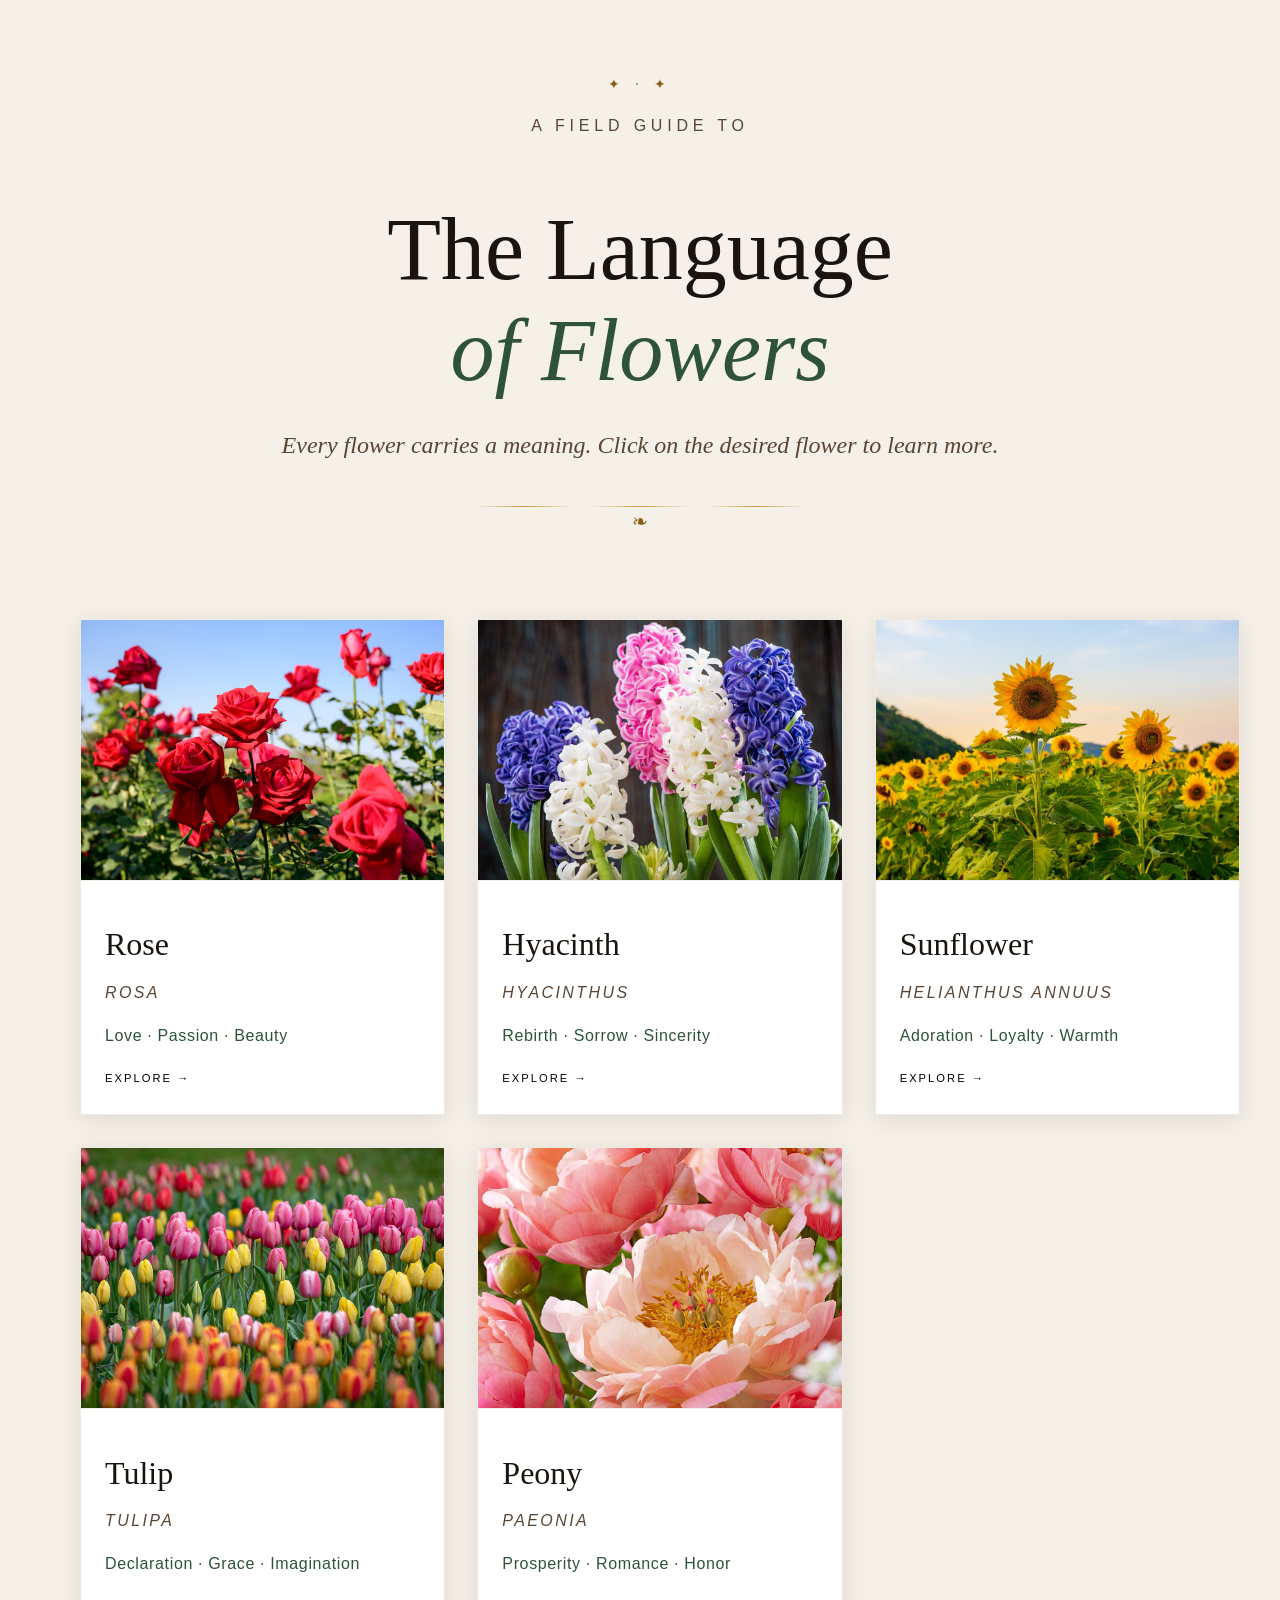
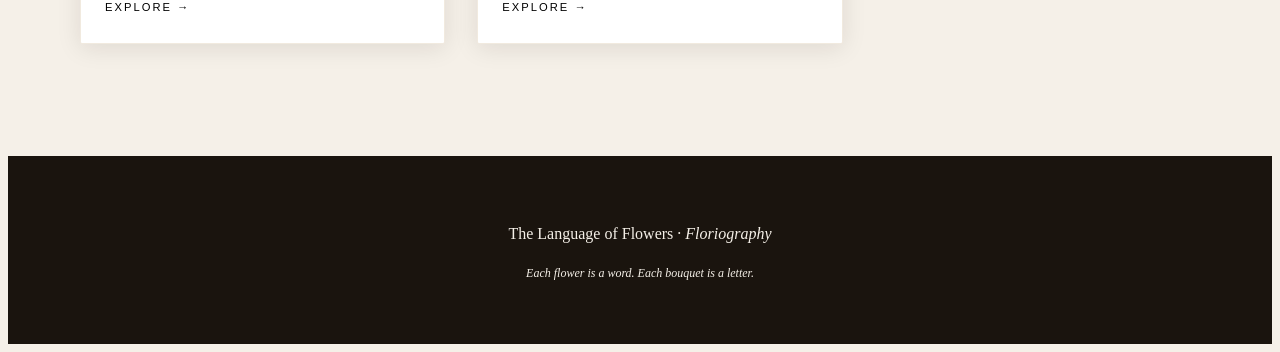
==== index.html @ 2516df18 "Add files via upload" ====
<!DOCTYPE html>
<html lang="en">
<head>
  <meta charset="UTF-8" />
  <meta name="viewport" content="width=device-width, initial-scale=1.0" />
  <title>The Language of Flowers</title>
  <link rel="stylesheet" href="css/style.css" />
</head>
<body>
  <header class="site-header">
    <a class="skip-link" href="#main-content">Skip to Main content</a>
    <div class="header-inner">
      <span class="header-ornament">✦ · ✦</span>
      <p class="header-top">A field guide to</p>
      <h1 class="header-title">The Language<br><em>of Flowers</em></h1>
      <p class="header-desc">Every flower carries a meaning. Click on the desired flower to learn more.</p>
    </div>
    <div class="header-rule">
      <span></span><span class="rule-sym">❧</span><span></span>
    </div>
</header>

  <main id="main-content">
    <ul class="flower-grid" aria-label="Flower collection information cards">

      <li class="flower-card">
        <a href="flowers/rose.html" class="card-link" aria-label="Read more about Roses">
          <div class="card-image">
            <img src="images/rose.jpg" alt="Field of roses on a sunny day with blue sky">
            <div class="card-overlay">
              <p class="card-quote">"Love dares to speak what shame would hide."</p>
            </div>
          </div>
          <div class="card-body">
            <h2 class="card-name">Rose</h2>
            <p class="card-genus">Rosa</p>
            <p class="card-meaning">Love · Passion · Beauty</p>
            <span class="card-cta">Explore →</span>
          </div>
        </a>
      </li>

      <li class="flower-card">
        <a href="flowers/hyacinth.html" class="card-link" aria-label="Read more about Hyacinths">
          <div class="card-image">
            <img src="images/hyacinth.jpg" alt="5 hyacinths, two white, one pink, and two purple">
            <div class="card-overlay">
              <p class="card-quote">"Grief made beautiful enough to keep forever."</p>
            </div>
          </div>
          <div class="card-body">
            <h2 class="card-name">Hyacinth</h2>
            <p class="card-genus">Hyacinthus</p>
            <p class="card-meaning">Rebirth · Sorrow · Sincerity</p>
            <span class="card-cta">Explore →</span>
          </div>
        </a>
      </li>

      <li class="flower-card">
        <a href="flowers/sunflower.html" class="card-link" aria-label="Read more about Sunflowers">
          <div class="card-image">
            <img src="images/sunflower.jpg" alt="Sunflower field with one prominent sunflower in the middle">
            <div class="card-overlay">
              <p class="card-quote">"It turns its face to the sun so you don't have to."</p>
            </div>
          </div>
          <div class="card-body">
            <h2 class="card-name">Sunflower</h2>
            <p class="card-genus">Helianthus annuus</p>
            <p class="card-meaning">Adoration · Loyalty · Warmth</p>
            <span class="card-cta">Explore →</span>
          </div>
        </a>
      </li>

      <li class="flower-card">
        <a href="flowers/tulip.html" class="card-link" aria-label="Read more about Tulips">
          <div class="card-image">
            <img src="images/tulip.jpg" alt="Field of tulips in colors pink, dark pink, yellow, and orange with red stripes">
            <div class="card-overlay">
              <p class="card-quote">"A perfect declaration with no room for doubt."</p>
            </div>
          </div>
          <div class="card-body">
            <h2 class="card-name">Tulip</h2>
            <p class="card-genus">Tulipa</p>
            <p class="card-meaning">Declaration · Grace · Imagination</p>
            <span class="card-cta">Explore →</span>
          </div>
        </a>
      </li>

      <li class="flower-card">
        <a href="flowers/peony.html" class="card-link" aria-label="Read more about Peonies">
          <div class="card-image">
            <img src="images/poeny.webp" alt="Close up of a peony that is a light pink to pink ombre color">
            <div class="card-overlay">
              <p class="card-quote">"Opulence that asks nothing and gives everything."</p>
            </div>
          </div>
          <div class="card-body">
            <h2 class="card-name">Peony</h2>
            <p class="card-genus">Paeonia</p>
            <p class="card-meaning">Prosperity · Romance · Honor</p>
            <span class="card-cta">Explore →</span>
          </div>
        </a>
      </li>

    </ul>
  </main>

  <footer class="site-footer">
    <div class="footer-inner">
      <p class="footer-title">The Language of Flowers · <em>Floriography</em></p>
      <p class="footer-sub">Each flower is a word. Each bouquet is a letter.</p>
    </div>
  </footer>

  <script src="js/main.js"></script>
</body>
</html>
---- css/style.css ----
.skip-link{
     /* needs to be positioned first */
     position: absolute; 
     top: -100px;
     /* height of 25 */
     height: 25px;
     z-index: 1000;   
}

.skip-link:focus {
  top: 0;  
}

html {
  font-size: 16px;
}

body {
  background-color: #f5f0e8;
  color: #1a140e;
  font-family: 'Cormorant Garamond', Georgia, serif;
  line-height: 1.7;
  min-height: 100vh;
}

/* keyboard focus ring */
:focus-visible {
  outline: 3px solid #2e5339;
  outline-offset: 3px;
  border-radius: 2px;
}


/* HEADER */
.site-header {
  text-align: center;
  padding: 4rem 2rem 2rem;
}

.header-inner {
  margin: 0 auto;
}

.header-ornament {
  display: block;
  color: #8a5e1a;
  margin-bottom: 1rem;
  letter-spacing: 0.4em;
  font-size: 0.9rem;
}

.header-top {
  font-family: 'Jost', sans-serif;
  font-weight: 300;
  font-size: 1rem;
  letter-spacing: 0.3em;
  text-transform: uppercase;
  color: #5a4535;
  margin-bottom: 0.4rem;
}

.header-title {
  font-family: 'Cormorant Garamond', Georgia, serif;
  font-size: 5.5rem;
  font-weight: 300;
  line-height: 1.15;
  margin-bottom: 1rem;
}

.header-title em {
  font-style: italic;
  color: #2e5339;
}

.header-desc {
  font-size: 1.5rem;
  color: #5a4535;
  font-style: italic;
}

.header-rule {
  display: flex;
  align-items: center;
  justify-content: center;
  gap: 1rem;
  margin-top: 2.5rem;
}

.header-rule span {
  display: block;
  width: 100px;
  height: 1px;
  background: linear-gradient(to right, transparent, #c49a3c, transparent);
}

.rule-sym {
  color: #8a5e1a;
  font-size: 1.2rem;
  width: auto;
  height: auto;
  background: none;
}


/* MAIN */
#main-content {
  max-width: 1200px;
  margin: 0 auto;
  padding: 4rem 2rem 6rem;
}


/* FLOWER GRID */
.flower-grid {
  list-style: none;
  display: grid;
  grid-template-columns: 1fr 1fr 1fr;
  gap: 2rem;
}


/* FLOWER CARD */
.card-link {
  display: block;
  text-decoration: none;
  color: #1a140e;
  background: #ffffff;
  border: 1px solid rgba(160, 114, 42, 0.15);
  border-radius: 2px;
  overflow: hidden;
  box-shadow: 0 4px 24px rgba(26, 20, 14, 0.10);
  transition: transform 0.35s ease, box-shadow 0.35s ease;
}

.card-link:hover,
.card-link:focus-visible {
  transform: translateY(-6px);
  box-shadow: 0 12px 40px rgba(26, 20, 14, 0.18);
}

/* image area */
.card-image {
  position: relative;
  height: 260px;
  overflow: hidden;
}

/* the actual flower image*/
.card-image img {
  width: 100%;
  height: 100%;
  object-fit: cover;
  display: block;
}

/* quote that appears on hover */
.card-overlay {
  position: absolute;
  inset: 0;
  display: flex;
  align-items: flex-end;
  padding: 1.25rem;
  background: linear-gradient(to top, rgba(26, 20, 14, 0.7) 0%, transparent 70%);
  opacity: 0;
  transition: opacity 0.35s ease;
}

.card-link:hover .card-overlay,
.card-link:focus-visible .card-overlay {
  opacity: 100;
}

.card-quote {
  font-family: 'Cormorant Garamond', Georgia, serif;
  font-style: italic;
  font-size: 1rem;
  color: #ffffff;
  line-height: 1.4;
}

/* card text area */
.card-body {
  padding: 1.25rem 1.5rem 1.5rem;
  border-top: 1px solid rgba(160, 114, 42, 0.12);
}

.card-name {
  font-family: 'Cormorant Garamond', Georgia, serif;
  font-size: 2rem;
  font-weight: 400;
  line-height: 1.1;
  margin-bottom: 0.1rem;
}

.card-genus {
  font-family: 'Jost', sans-serif;
  font-size: 1rem;
  font-weight: 300;
  letter-spacing: 0.15em;
  text-transform: uppercase;
  font-style: italic;
  color: #5a4535;
  margin-bottom: 0.5rem;
}

.card-meaning {
  font-family: 'Jost', sans-serif;
  font-size: 1rem;
  color: #2e5339;
  letter-spacing: 0.04em;
  margin-bottom: 0.9rem;
}

.card-cta {
  display: inline-flex;
  align-items: center;
  gap: 0.4rem;
  font-family: 'Jost', sans-serif;
  font-size: 0.7rem;
  font-weight: 500;
  letter-spacing: 0.18em;
  text-transform: uppercase;
  color: #000000;
  transition: color 0.35s ease, gap 0.35s ease;
}

/* FOOTER */
.site-footer {
  background: #1a140e;
  color: #f5f0e8;
  padding: 3rem 2rem;
  text-align: center;
}

.footer-title {
  font-family: 'Cormorant Garamond', Georgia, serif;
  font-size: 1rem;
}

.footer-sub {
  font-style: italic;
  font-size: 0.75rem;
}


/* INDIVIDUAL FLOWER PAGESSS */
.detail-page {
  min-height: 100vh;
}

.detail-hero {
  padding: 3rem 2rem 0;
  text-align: center;
}

.back-link {
  display: inline-flex;
  align-items: center;
  gap: 0.4rem;
  font-family: 'Jost', sans-serif;
  font-size: 1rem;
  font-weight: 500;
  letter-spacing: 0.18em;
  text-transform: uppercase;
  color: #000000;
  text-decoration: none;
  padding: 0.4rem 0.9rem;
  border: 1px solid black;
  border-radius: 2px;
  margin-bottom: 3rem;
}

.back-link:hover {
  color: #2e5339;
  border-color: #2e5339;
}

.detail-hero-inner {
  max-width: 700px;
  margin: 0 auto;
}

.detail-genus {
  font-family: 'Jost', sans-serif;
  font-size: 1rem;
  letter-spacing: 0.28em;
  text-transform: uppercase;
  color: #5a4535;
  font-style: italic;
  margin-bottom: 0.5rem;
}

.detail-title {
  font-family: 'Cormorant Garamond', Georgia, serif;
  font-size: 3.5rem;
  font-weight: 300;
  line-height: 0.95;
  margin-bottom: 1.5rem;
}

.detail-title em {
  font-style: italic;
}

/* different color for each flower <3 */
.rose-page      .detail-title em { color: #8b1a1a; }
.hyacinth-page  .detail-title em { color: #3a2870; }
.sunflower-page .detail-title em { color: #8a6000; }
.tulip-page     .detail-title em { color: #7a1050; }
.peony-page     .detail-title em { color: #6a1035; }

/* trying a flex display */
.detail-meanings {
  display: flex;
  justify-content: center;
  flex-wrap: wrap;
  gap: 0.5rem;
  margin-bottom: 2.5rem;
}

.meaning-pill {
  font-family: 'Jost', sans-serif;
  font-size: 0.75rem;
  font-weight: 400;
  letter-spacing: 0.16em;
  text-transform: uppercase;
  color: #ffffff;
  padding: 0.3rem 0.85rem;
  border-radius: 100px;
  background: #2e5339;
}

/* same matching matching to the title colors */
.rose-page      .meaning-pill { background: #8b1a1a; }
.hyacinth-page  .meaning-pill { background: #3a2870; }
.sunflower-page .meaning-pill { background: #8a6000; }
.tulip-page     .meaning-pill { background: #7a1050; }
.peony-page     .meaning-pill { background: #6a1035; }

.detail-flower {
  font-size: 7rem;
  line-height: 1;
  display: block;
  margin: 0 auto;
}

.detail-content {
  display: grid;
  grid-template-columns: 1fr;
  justify-items: center;
  padding: auto;
}

.detail-quote {
  text-align: center;
  margin-bottom: 2.5rem;
}

.detail-quote blockquote {
  font-family: 'Cormorant Garamond', Georgia, serif;
  font-style: italic;
  font-size: 1.3rem;
  font-weight: 300;
  color: #3d2f20;
  line-height: 1.45;
  margin-bottom: 0.6rem;
}

.detail-quote cite {
  font-family: 'Jost', sans-serif;
  font-size: 1rem;
  letter-spacing: 0.18em;
  text-transform: uppercase;
  color: #5a4535;
  font-style: normal;
}

.detail-section {
  margin-bottom: 2.5rem;
}

.detail-section h2 {
  font-family: 'Cormorant Garamond', Georgia, serif;
  font-size: 1.5rem;
  font-weight: 400;
  margin-bottom: 0.6rem;
  padding-bottom: 0.4rem;
  border-bottom: 1px solid rgba(160, 114, 42, 0.2);
}

.detail-section p {
  font-family: 'Cormorant Garamond', Georgia, serif;
  font-size: 1rem;
  color: #3d2f20;
  line-height: 1.85;
}

.detail-section p + p {
  margin-top: 0.9rem;
}

.detail-facts {
  background: #ede5d5;
  border-radius: 2px;
  padding: 1.5rem;
  margin: 2.5rem 0;
}

.detail-facts h2 {
  font-family: 'Cormorant Garamond', Georgia, serif;
  font-style: bold;
  text-align: left;
  padding-left: 1.5rem;
  font-size: 1.3rem;
  font-weight: 400;
  margin-bottom: 1rem;
  padding-bottom: 0.4rem;
}

.facts-list {
  display: grid;
  gap: 0.6rem;
}

.facts-list li {
  display: grid;
  font-size: 1rem;
}

.fact-label {
  font-family: 'Jost', sans-serif;
  font-size: 1rem;
  font-weight: 500;
  letter-spacing: 0.18em;
  text-transform: uppercase;
  color: #5a4535;
  min-width: 90px;
  padding-top: 0.1em;
}

.fact-value {
  font-family: 'Cormorant Garamond', Georgia, serif;
  color: #3d2f20;
  line-height: 1.5;
}


/* RESPONSIVE & MOTION */
@media (max-width: 640px) {
  #main-content { padding: 2.5rem 1.25rem 4rem; }
  .flower-grid { grid-template-columns: 1fr; }
  .card-image { height: 220px; }
  .site-header { padding: 2.5rem 1.5rem 1.5rem; }
  .detail-content { padding: 2.5rem 1.25rem 4rem; }
  .detail-hero { padding: 2rem 1.25rem 0; }
}

@media (min-width: 900px) {
  .flower-grid { grid-template-columns: repeat(3, 1fr); }
}

@media (prefers-reduced-motion: reduce) {
  *, *::before, *::after {
    animation-duration: 0.01ms !important;
    transition-duration: 0.01ms !important;
  }
}
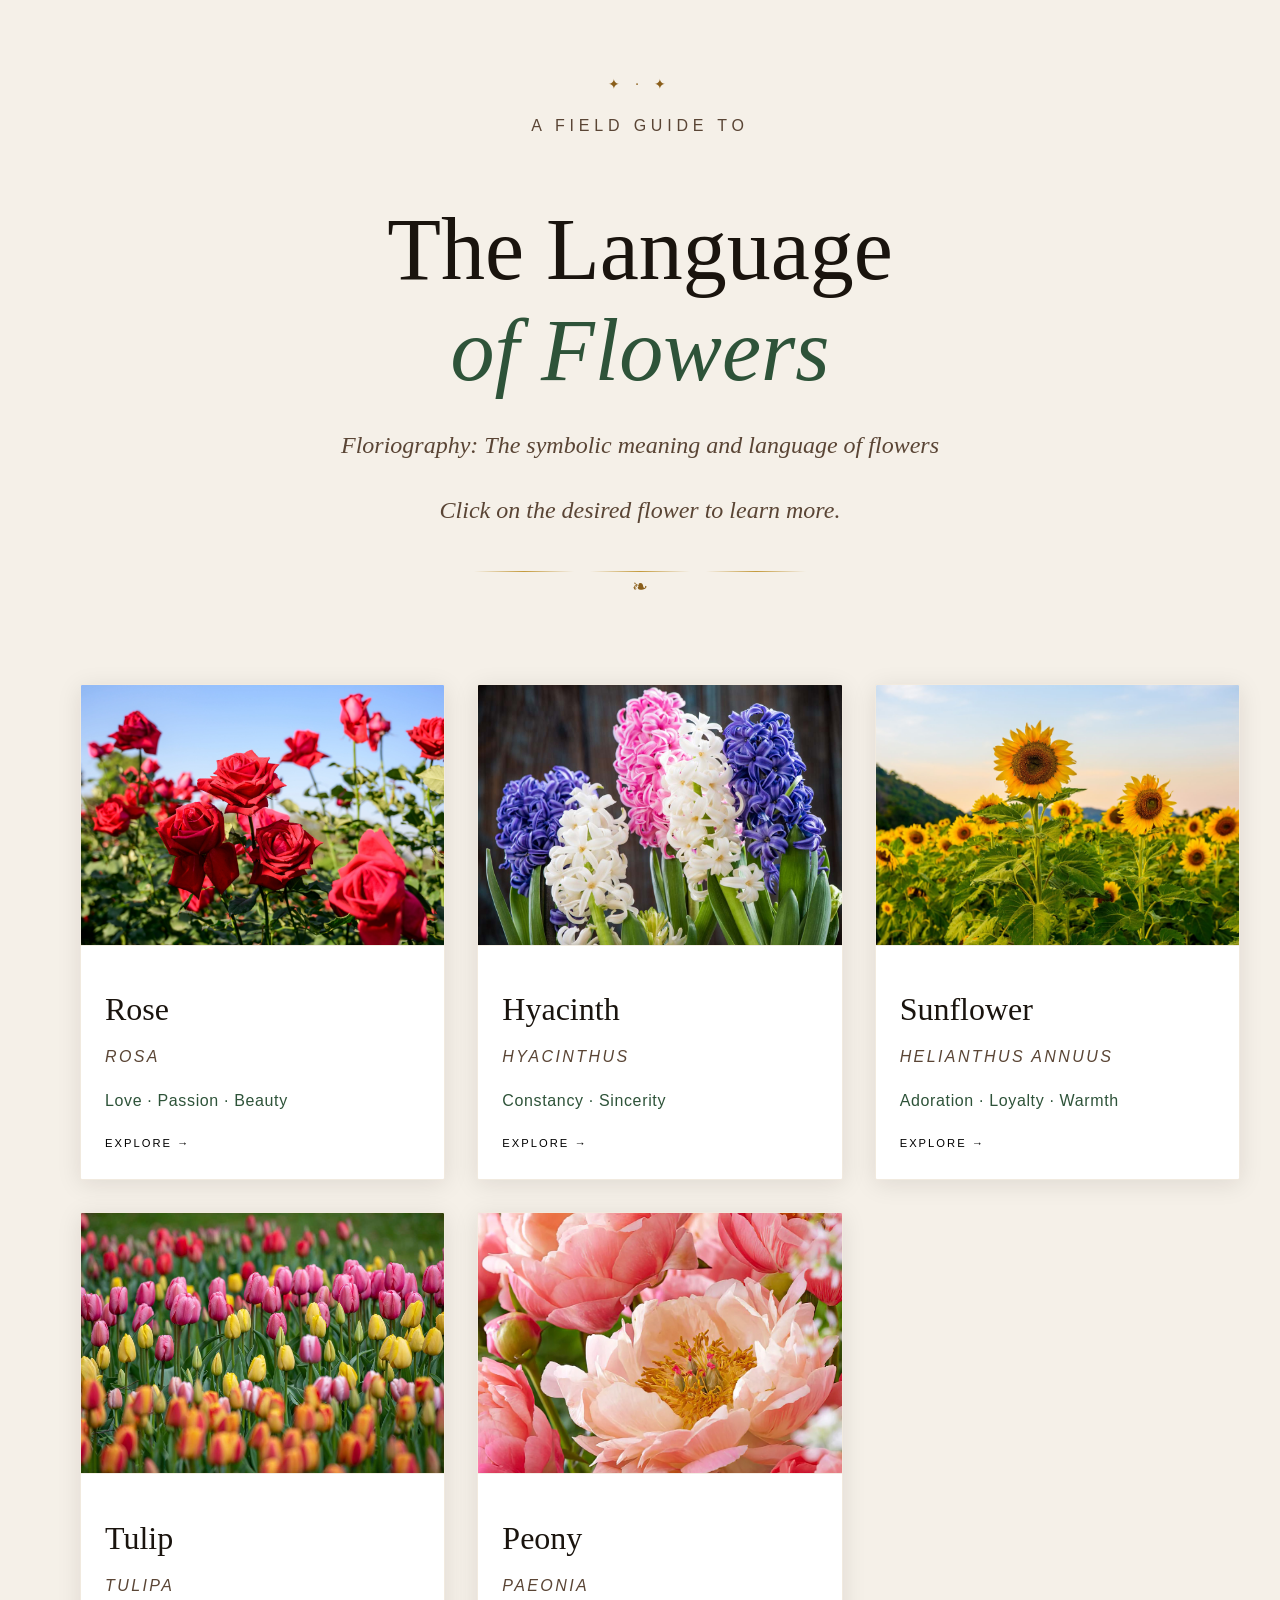
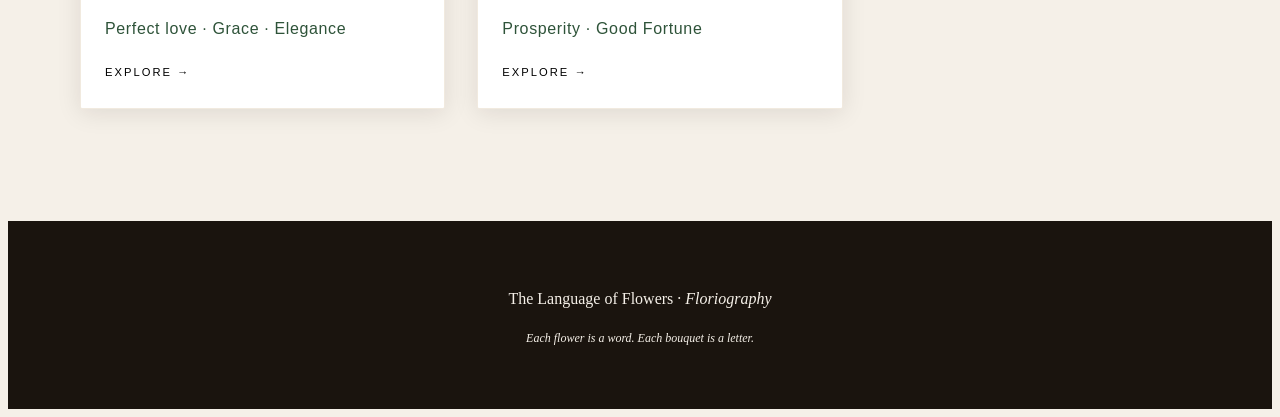
==== commit 94b14442: "Add files via upload" ====
--- a/index.html
+++ b/index.html
@@ -13,7 +13,8 @@
       <span class="header-ornament">✦ · ✦</span>
       <p class="header-top">A field guide to</p>
       <h1 class="header-title">The Language<br><em>of Flowers</em></h1>
-      <p class="header-desc">Every flower carries a meaning. Click on the desired flower to learn more.</p>
+      <p class="header-desc">Floriography: The symbolic meaning and language of flowers</p>
+      <p class="header-desc">Click on the desired flower to learn more.</p>
     </div>
     <div class="header-rule">
       <span></span><span class="rule-sym">❧</span><span></span>
@@ -51,7 +52,7 @@
           <div class="card-body">
             <h2 class="card-name">Hyacinth</h2>
             <p class="card-genus">Hyacinthus</p>
-            <p class="card-meaning">Rebirth · Sorrow · Sincerity</p>
+            <p class="card-meaning">Constancy · Sincerity</p>
             <span class="card-cta">Explore →</span>
           </div>
         </a>
@@ -85,7 +86,7 @@
           <div class="card-body">
             <h2 class="card-name">Tulip</h2>
             <p class="card-genus">Tulipa</p>
-            <p class="card-meaning">Declaration · Grace · Imagination</p>
+            <p class="card-meaning">Perfect love · Grace · Elegance</p>
             <span class="card-cta">Explore →</span>
           </div>
         </a>
@@ -96,13 +97,13 @@
           <div class="card-image">
             <img src="images/poeny.webp" alt="Close up of a peony that is a light pink to pink ombre color">
             <div class="card-overlay">
-              <p class="card-quote">"Opulence that asks nothing and gives everything."</p>
+              <p class="card-quote">"Peonies are a gift from the heavens above."</p>
             </div>
           </div>
           <div class="card-body">
             <h2 class="card-name">Peony</h2>
             <p class="card-genus">Paeonia</p>
-            <p class="card-meaning">Prosperity · Romance · Honor</p>
+            <p class="card-meaning">Prosperity · Good Fortune</p>
             <span class="card-cta">Explore →</span>
           </div>
         </a>
@@ -117,7 +118,5 @@
       <p class="footer-sub">Each flower is a word. Each bouquet is a letter.</p>
     </div>
   </footer>
-
-  <script src="js/main.js"></script>
 </body>
 </html>
--- a/css/style.css
+++ b/css/style.css
@@ -253,6 +253,23 @@
   text-align: center;
 }
 
+.detail-hero-image {
+  width: 100%;
+  max-width: 700px;
+  height: 400px;
+  margin: 0 auto 2rem;
+  overflow: hidden;
+  border-radius: 2px;
+}
+
+.detail-hero-image img {
+  width: 100%;
+  height: 100%;
+  object-fit: cover;
+  display: block;
+}
+
+
 .back-link {
   display: inline-flex;
   align-items: center;
@@ -302,12 +319,12 @@
   font-style: italic;
 }
 
-/* different color for each flower <3 */
-.rose-page      .detail-title em { color: #8b1a1a; }
-.hyacinth-page  .detail-title em { color: #3a2870; }
-.sunflower-page .detail-title em { color: #8a6000; }
-.tulip-page     .detail-title em { color: #7a1050; }
-.peony-page     .detail-title em { color: #6a1035; }
+/* different color title to match each flower <3 */
+.rose-page.detail-title em {color: #8b1a1a;}
+.hyacinth-page.detail-title em {color: #3a2870;}
+.sunflower-page.detail-title em {color: #8a6000;}
+.tulip-page.detail-title em {color: #7a1050;}
+.peony-page.detail-title em {color: #6a1035;}
 
 /* trying a flex display */
 .detail-meanings {
@@ -318,6 +335,7 @@
   margin-bottom: 2.5rem;
 }
 
+/* quick adjectives that are pill shaped lol */
 .meaning-pill {
   font-family: 'Jost', sans-serif;
   font-size: 0.75rem;
@@ -331,11 +349,11 @@
 }
 
 /* same matching matching to the title colors */
-.rose-page      .meaning-pill { background: #8b1a1a; }
-.hyacinth-page  .meaning-pill { background: #3a2870; }
-.sunflower-page .meaning-pill { background: #8a6000; }
-.tulip-page     .meaning-pill { background: #7a1050; }
-.peony-page     .meaning-pill { background: #6a1035; }
+.rose-page.meaning-pill {background: #8b1a1a;}
+.hyacinth-page.meaning-pill {background: #3a2870;}
+.sunflower-page.meaning-pill {background: #8a6000;}
+.tulip-page.meaning-pill {background: #7a1050;}
+.peony-page.meaning-pill {background: #6a1035;}
 
 .detail-flower {
   font-size: 7rem;
@@ -447,16 +465,33 @@
 
 /* RESPONSIVE & MOTION */
 @media (max-width: 640px) {
-  #main-content { padding: 2.5rem 1.25rem 4rem; }
-  .flower-grid { grid-template-columns: 1fr; }
-  .card-image { height: 220px; }
-  .site-header { padding: 2.5rem 1.5rem 1.5rem; }
-  .detail-content { padding: 2.5rem 1.25rem 4rem; }
-  .detail-hero { padding: 2rem 1.25rem 0; }
+  #main-content { 
+    padding: 2.5rem 1.25rem 4rem; 
+  }
+  .flower-grid { 
+    grid-template-columns: 1fr; 
+  }
+  .card-image { 
+    height: 220px; 
+  }
+  .site-header { 
+    padding: 2.5rem 1.5rem 1.5rem; 
+  }
+  .detail-content { 
+    padding: 2.5rem 1.25rem 4rem; 
+  }
+  .detail-hero { 
+    padding: 2rem 1.25rem 0; 
+  }
+  .detail-hero-image {
+    height: 250px;
+  }
 }
 
 @media (min-width: 900px) {
-  .flower-grid { grid-template-columns: repeat(3, 1fr); }
+  .flower-grid { 
+    grid-template-columns: repeat(3, 1fr); 
+  }
 }
 
 @media (prefers-reduced-motion: reduce) {
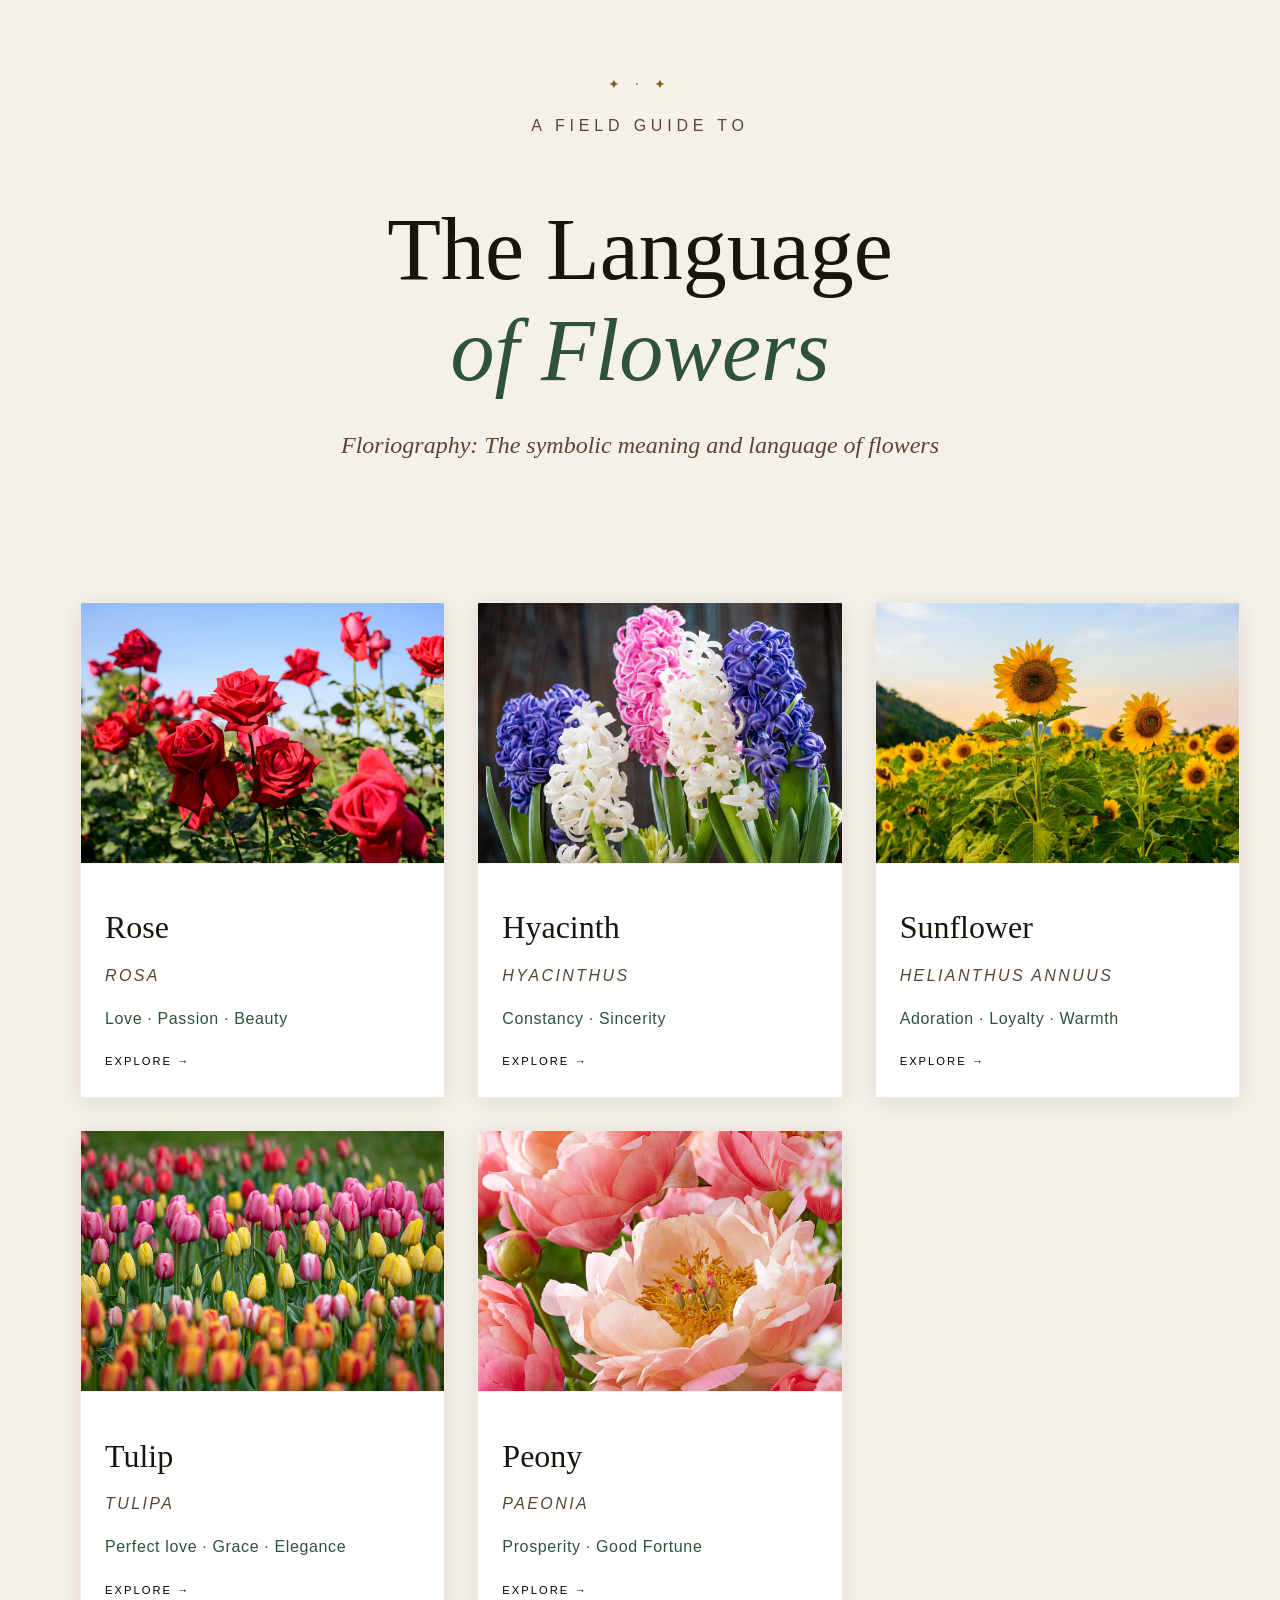
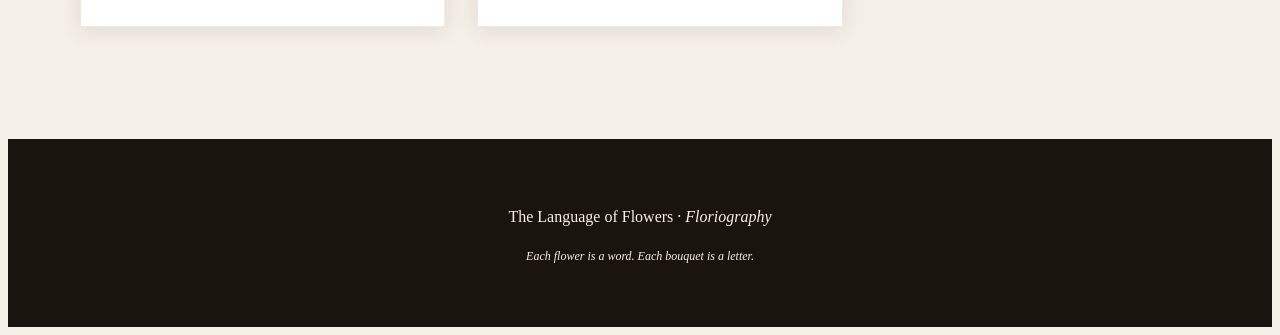
==== commit a38e1f85: "Add files via upload" ====
--- a/index.html
+++ b/index.html
@@ -14,10 +14,6 @@
       <p class="header-top">A field guide to</p>
       <h1 class="header-title">The Language<br><em>of Flowers</em></h1>
       <p class="header-desc">Floriography: The symbolic meaning and language of flowers</p>
-      <p class="header-desc">Click on the desired flower to learn more.</p>
-    </div>
-    <div class="header-rule">
-      <span></span><span class="rule-sym">❧</span><span></span>
     </div>
 </header>
 
--- a/css/style.css
+++ b/css/style.css
@@ -77,30 +77,6 @@
   color: #5a4535;
   font-style: italic;
 }
-
-.header-rule {
-  display: flex;
-  align-items: center;
-  justify-content: center;
-  gap: 1rem;
-  margin-top: 2.5rem;
-}
-
-.header-rule span {
-  display: block;
-  width: 100px;
-  height: 1px;
-  background: linear-gradient(to right, transparent, #c49a3c, transparent);
-}
-
-.rule-sym {
-  color: #8a5e1a;
-  font-size: 1.2rem;
-  width: auto;
-  height: auto;
-  background: none;
-}
-
 
 /* MAIN */
 #main-content {
@@ -129,11 +105,9 @@
   border-radius: 2px;
   overflow: hidden;
   box-shadow: 0 4px 24px rgba(26, 20, 14, 0.10);
-  transition: transform 0.35s ease, box-shadow 0.35s ease;
-}
-
-.card-link:hover,
-.card-link:focus-visible {
+}
+
+.card-link:hover{
   transform: translateY(-6px);
   box-shadow: 0 12px 40px rgba(26, 20, 14, 0.18);
 }
@@ -160,14 +134,13 @@
   display: flex;
   align-items: flex-end;
   padding: 1.25rem;
-  background: linear-gradient(to top, rgba(26, 20, 14, 0.7) 0%, transparent 70%);
+  background: linear-gradient(to top, rgba(16, 12, 9, 0.7) 0%, transparent 130%);
   opacity: 0;
-  transition: opacity 0.35s ease;
 }
 
 .card-link:hover .card-overlay,
 .card-link:focus-visible .card-overlay {
-  opacity: 100;
+  opacity: 1;
 }
 
 .card-quote {
@@ -326,7 +299,7 @@
 .tulip-page.detail-title em {color: #7a1050;}
 .peony-page.detail-title em {color: #6a1035;}
 
-/* trying a flex display */
+/* flex display */
 .detail-meanings {
   display: flex;
   justify-content: center;
